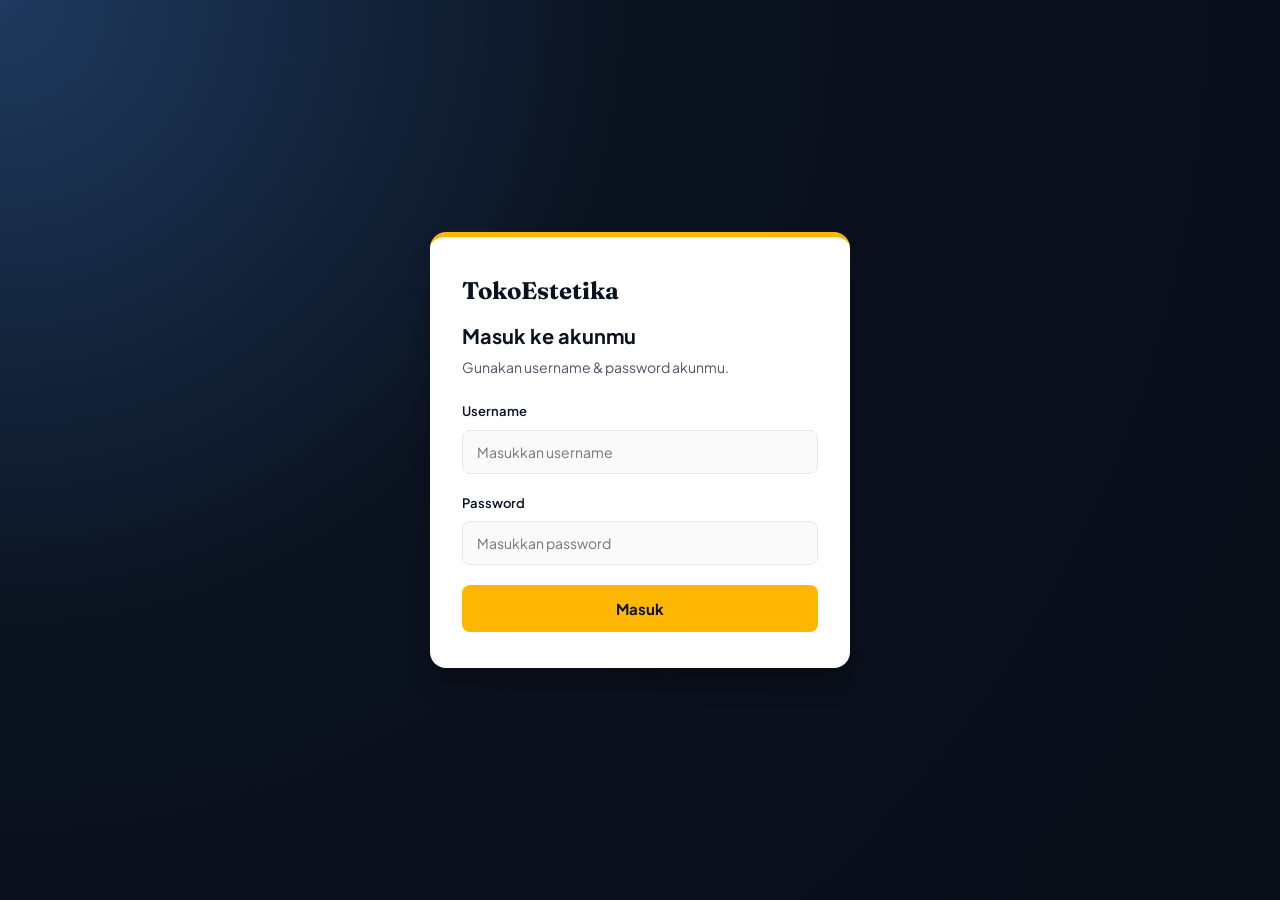
==== login.html @ ca672846 "Login Page Selesai" ====
<!DOCTYPE html>
<html lang="id">
<head>
    <meta charset="UTF-8">
    <meta name="viewport" content="width=device-width, initial-scale=1.0">
    <title>Masuk - TokoEstetika</title>
  
    <!-- Google Fonts: Plus Jakarta Sans -->
    <link rel="preconnect" href="https://fonts.googleapis.com">
    <link rel="preconnect" href="https://fonts.gstatic.com" crossorigin>
    <link href="https://fonts.googleapis.com/css2?family=Plus+Jakarta+Sans:wght@400;500;600;700&display=swap" rel="stylesheet">
  
    <!-- CSS Utama -->
    <link rel="stylesheet" href="css/login-style.css">
  
    <!-- JavaScript Eksternal (defer) -->
    <script src="js/auth.js" defer></script>
</head>

<body class="login-page">
    <main class="login-container">
        <div class="login-card">
            <!-- Brand Name Header -->
            <div class="brand-title">TokoEstetika</div>

            <div class="login-header">
                <h2>Masuk ke akunmu</h2>
                <p>Gunakan username & password akunmu.</p>
            </div>

            <!-- Container untuk pesan error visual -->
            <div id="error-message" class="error-banner hidden"></div>
            
            <form id="login-form">
                <div class="form-group">
                    <label for="username">Username</label>
                    <input type="text" id="username" placeholder="Masukkan username" required autocomplete="username">
                </div>

                <div class="form-group">
                    <label for="password">Password</label>
                    <input type="password" id="password" placeholder="Masukkan password" required autocomplete="current-password">
                </div>

                <button type="submit" id="btn-submit" class="btn-primary">
                    <span id="btn-text">Masuk</span>
                    <!-- Indikator Loading State -->
                    <span id="btn-loading" class="spinner hidden"></span>
                </button>
            </form>
        </div>

        <!-- emilys/emilyspass -->
         
    </main>
</body>
</html>
---- css/login-style.css ----
@import url("https://fonts.googleapis.com/css2?family=Fraunces:wght@500;600;700&family=Inter:wght@400;500;600;700&family=Plus+Jakarta+Sans:wght@400;500;600;700&display=swap");

:root {
    --font-main: 'Plus Jakarta Sans', sans-serif;

    /* Color Palette Midnight Premium */
    --color-navy-dark: #0B1320;
    --color-navy-slate: #1F3A5F;
    --color-bg-main: #F7F5F2;
    --color-bg-card: #FFFFFF;
    --color-gold: #FFB703;
    --color-gold-hover: #E0A202;
    --color-teal: #2A9D8F;
    --color-text-title: #0B1320;
    --color-text-body: #4A5568;
    --color-border: #E2E8F0;
    --color-error-bg: #FEE2E2;
    --color-error-text: #991B1B;
}

/* Base Utility Classes */
.hidden {
    display: none !important;
}

/* ==========================================
   1. STYLING LOGIN PAGE (LOGIN.HTML)
   ========================================== */
.login-page {
    display: flex;
    justify-content: center;
    align-items: center;
    min-height: 100vh;
    background: radial-gradient(circle at top left, #1F3A5F 0%, #0B1320 40%, #080D17 100%);
    padding: 20px;
    box-sizing: border-box;
    font-family: var(--font-main);
}

.login-container {
    width: 100%;
    max-width: 420px;
}

.login-card {
    background-color: var(--color-bg-card);
    padding: 36px 32px;
    border-radius: 16px;
    box-shadow: 0 20px 25px -5px rgba(0, 0, 0, 0.3);
    border-top: 5px solid var(--color-gold);
}

.login-card .brand-title {
    font-family: "Fraunces", serif;
    font-size: 1.5rem;
    font-weight: 700;
    color: var(--color-navy-dark);
    margin-bottom: 12px;
}

.login-header h2 {
    margin: 0 0 6px 0;
    font-size: 20px;
    font-weight: 700;
    color: var(--color-navy-dark);
}

.login-header p {
    margin: 0 0 24px 0;
    font-size: 14px;
    color: var(--color-text-body);
}

.form-group {
    margin-bottom: 20px;
}

.form-group label {
    display: block;
    font-size: 13px;
    font-weight: 600;
    color: var(--color-navy-dark);
    margin-bottom: 8px;
}

.form-group input {
    width: 100%;
    padding: 12px 14px;
    border: 1.5px solid var(--color-border);
    border-radius: 8px;
    font-size: 14px;
    font-family: var(--font-main);
    box-sizing: border-box;
    transition: all 0.2s ease;
    background-color: #FAFAFA;
}

.form-group input:focus {
    outline: none;
    border-color: var(--color-navy-slate);
    background-color: #FFFFFF;
    box-shadow: 0 0 0 3px rgba(31, 58, 95, 0.15);
}

.btn-primary {
    width: 100%;
    padding: 14px;
    background-color: var(--color-gold);
    color: var(--color-navy-dark);
    border: none;
    border-radius: 8px;
    font-size: 15px;
    font-weight: 700;
    font-family: var(--font-main);
    cursor: pointer;
    display: flex;
    justify-content: center;
    align-items: center;
    transition: all 0.2s ease;
}

.btn-primary:hover {
    background-color: var(--color-gold-hover);
}

.btn-primary:disabled {
    opacity: 0.7;
    cursor: not-allowed;
}

.error-banner {
    background-color: var(--color-error-bg);
    color: var(--color-error-text);
    padding: 12px 14px;
    border-radius: 8px;
    font-size: 13px;
    margin-bottom: 20px;
    font-weight: 600;
    border-left: 4px solid var(--color-error-text);
}

.spinner {
    width: 18px;
    height: 18px;
    border: 3px solid rgba(11, 19, 32, 0.2);
    border-top-color: var(--color-navy-dark);
    border-radius: 50%;
    animation: spin 0.8s linear infinite;
}

@keyframes spin {
    to { transform: rotate(360deg); }
}

/* ==========================================
   2. STYLING KATALOG & HEADER (INDEX.HTML)
   ========================================== */
body {
  margin: 0;
  background: #f7f5f2;
  color: #0b1320;
  font-family: "Inter", sans-serif;
  line-height: 1.5;
}

header {
  background: #0b1320;
  color: #f7f5f2;
  padding: 24px 48px;
  display: flex;
  align-items: center;
  justify-content: space-between;
  gap: 24px;
}

header .brand {
  font-family: "Fraunces", serif;
  font-size: 1.6rem;
  font-weight: 600;
  letter-spacing: 0.2px;
}

header .brand span {
  color: #ffb703;
}

.user-menu {
  display: flex;
  align-items: center;
  gap: 16px;
}

.user-greeting {
  font-size: 0.9rem;
  color: #f7f5f2;
}

.btn-logout {
  background-color: transparent;
  color: #f7f5f2;
  border: 1px solid #e7e2da;
  padding: 8px 16px;
  border-radius: 6px;
  font-size: 0.85rem;
  font-weight: 600;
  cursor: pointer;
  transition: all 0.2s ease;
}

.btn-logout:hover {
  background-color: #991b1b;
  border-color: #991b1b;
}

.intro {
  max-width: 1180px;
  margin: 0 auto;
  padding: 44px 48px 8px;
}

.intro h1 {
  font-family: "Fraunces", serif;
  font-size: 2.1rem;
  font-weight: 600;
  color: #0b1320;
  max-width: 560px;
}

.intro p {
  margin-top: 10px;
  color: #5c6b7a;
  max-width: 480px;
  font-size: 0.98rem;
}

.status {
  max-width: 1180px;
  margin: 24px auto 0;
  padding: 0 48px;
  color: #5c6b7a;
  font-size: 0.9rem;
  min-height: 1.2em;
}

.catalog {
  max-width: 1180px;
  margin: 0 auto;
  padding: 18px 48px 40px;
  display: grid;
  grid-template-columns: repeat(auto-fit, minmax(200px, 1fr));
  gap: 22px;
}

.card {
  background: #ffffff;
  border: 1px solid #e7e2da;
  border-radius: 10px;
  overflow: hidden;
  display: flex;
  flex-direction: column;
  position: relative;
  cursor: pointer;
  transition: box-shadow 0.2s ease, transform 0.2s ease;
}

.card:hover {
  box-shadow: 0 12px 24px -14px rgba(11, 19, 32, 0.28);
  transform: translateY(-3px);
}

.card .badge {
  position: absolute;
  top: 12px;
  left: 12px;
  background: #155dd1;
  color: #ffb703;
  font-size: 0.74rem;
  font-weight: 700;
  padding: 4px 9px;
  border-radius: 6px;
  z-index: 2;
}

.card .thumb {
  height: 150px;
  background: #f7f5f2;
  display: flex;
  align-items: center;
  justify-content: center;
  border-bottom: 1px solid #e7e2da;
  overflow: hidden;
}

.card .thumb img {
  width: 100%;
  height: 100%;
  object-fit: contain;
  padding: 14px;
}

.card .info {
  padding: 16px 16px 18px;
  display: flex;
  flex-direction: column;
  gap: 6px;
  flex: 1;
}

.card .category {
  align-self: flex-start;
  font-size: 0.7rem;
  font-weight: 600;
  color: #2a9d8f;
  background: rgba(42, 157, 143, 0.1);
  padding: 3px 9px;
  border-radius: 5px;
  text-transform: lowercase;
}

.card .name {
  font-family: "Fraunces", serif;
  font-size: 1rem;
  font-weight: 600;
  color: #0b1320;
  margin-top: 4px;
  line-height: 1.3;
  min-height: 2.5em;
}

.card .meta {
  display: flex;
  align-items: baseline;
  justify-content: space-between;
  margin-top: 2px;
}

.card .price {
  font-size: 1.05rem;
  font-weight: 700;
  color: #0b1320;
}

.card .rating {
  font-size: 0.85rem;
  color: #5c6b7a;
  font-weight: 600;
  display: flex;
  align-items: center;
  gap: 1px;
}

.card .rating .star {
  color: #ffb703;
}

.load-more {
  display: flex;
  justify-content: center;
  padding-bottom: 70px;
}

.load-more button {
  background: transparent;
  border: 1.5px solid #0b1320;
  color: #0b1320;
  font-weight: 600;
  font-size: 0.9rem;
  padding: 12px 30px;
  border-radius: 999px;
  cursor: pointer;
  transition: all 0.2s ease;
}

.load-more button:hover:not(:disabled) {
  background: #0b1320;
  color: #f7f5f2;
}

footer {
  background: #0b1320;
  color: rgba(247, 245, 242, 0.55);
  text-align: center;
  padding: 22px;
  font-size: 0.82rem;
}

.modal-overlay {
  position: fixed;
  inset: 0;
  background: rgba(11, 19, 32, 0.55);
  display: none;
  align-items: center;
  justify-content: center;
  padding: 24px;
  z-index: 100;
}

.modal-overlay.open {
  display: flex;
}

.modal {
  background: #ffffff;
  border-radius: 14px;
  max-width: 720px;
  width: 100%;
  max-height: 88vh;
  overflow-y: auto;
  display: grid;
  grid-template-columns: 1fr 1.5fr;
  position: relative;
}

@media (max-width: 640px) {
  .modal {
    grid-template-columns: 1fr;
  }
}

.modal-close {
  position: absolute;
  top: 12px;
  right: 12px;
  width: 34px;
  height: 34px;
  border-radius: 50%;
  border: none;
  background: #f7f5f2;
  color: #0b1320;
  font-size: 1.1rem;
  cursor: pointer;
  z-index: 2;
  display: flex;
  align-items: center;
  justify-content: center;
}

.modal-close:hover {
  background: #e7e2da;
}

.modal-image {
  background: #f7f5f2;
  display: flex;
  align-items: center;
  justify-content: center;
  padding: 20px;
}

.modal-image img {
  width: 100%;
  max-height: 280px;
  object-fit: contain;
}

.modal-body {
  padding: 28px 26px;
  display: flex;
  flex-direction: column;
  gap: 10px;
}

.modal-body .category {
  align-self: flex-start;
  font-size: 0.7rem;
  font-weight: 600;
  color: #2a9d8f;
  background: rgba(42, 157, 143, 0.1);
  padding: 3px 9px;
  border-radius: 5px;
  text-transform: lowercase;
}

.modal-body h2 {
  font-family: "Fraunces", serif;
  font-size: 1.4rem;
  color: #0b1320;
  line-height: 1.3;
}

.modal-body .brand {
  color: #5c6b7a;
  font-size: 0.9rem;
}

.modal-body .price-row {
  display: flex;
  align-items: center;
  gap: 12px;
  margin-top: 4px;
}

.modal-body .price {
  font-size: 1.5rem;
  font-weight: 700;
  color: #0b1320;
}

.modal-body .discount-tag {
  background: #0b1320;
  color: #ffb703;
  font-size: 0.78rem;
  font-weight: 700;
  padding: 3px 9px;
  border-radius: 6px;
}

.modal-body .desc {
  color: #5c6b7a;
  font-size: 0.93rem;
  line-height: 1.55;
  margin-top: 4px;
}

.modal-stats {
  display: grid;
  grid-template-columns: 1fr 1fr;
  gap: 10px;
  margin-top: 10px;
  border-top: 1px solid #e7e2da;
  padding-top: 14px;
}

.modal-stats div {
  font-size: 0.85rem;
  color: #0b1320;
}

.modal-stats span {
  display: block;
  color: #5c6b7a;
  font-size: 0.72rem;
  text-transform: uppercase;
  letter-spacing: 0.4px;
  margin-bottom: 2px;
}
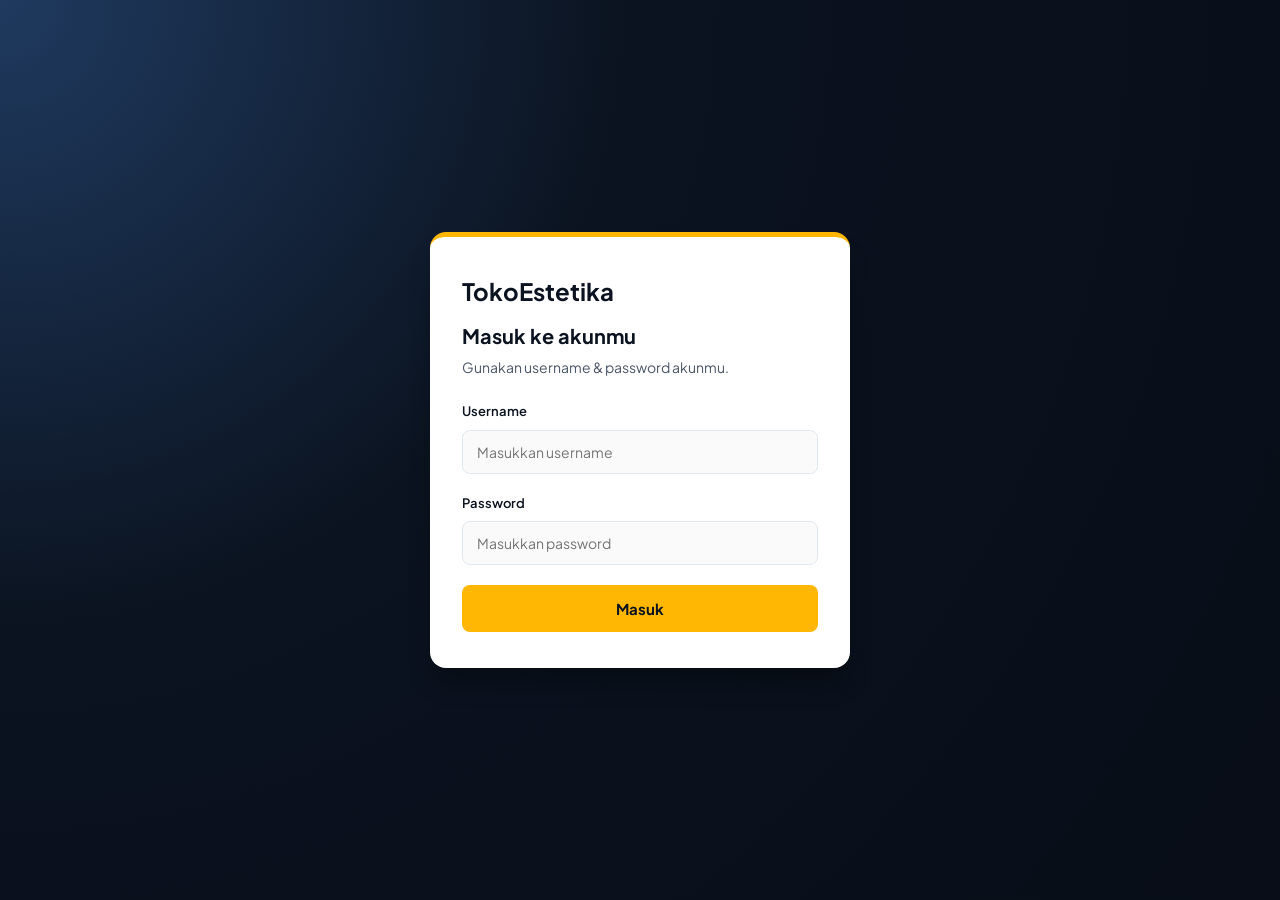
==== commit e78b784e: "clearing" ====
--- a/login.html
+++ b/login.html
@@ -5,22 +5,18 @@
     <meta name="viewport" content="width=device-width, initial-scale=1.0">
     <title>Masuk - TokoEstetika</title>
   
-    <!-- Google Fonts: Plus Jakarta Sans -->
     <link rel="preconnect" href="https://fonts.googleapis.com">
     <link rel="preconnect" href="https://fonts.gstatic.com" crossorigin>
     <link href="https://fonts.googleapis.com/css2?family=Plus+Jakarta+Sans:wght@400;500;600;700&display=swap" rel="stylesheet">
   
-    <!-- CSS Utama -->
     <link rel="stylesheet" href="css/login-style.css">
   
-    <!-- JavaScript Eksternal (defer) -->
     <script src="js/auth.js" defer></script>
 </head>
 
 <body class="login-page">
     <main class="login-container">
         <div class="login-card">
-            <!-- Brand Name Header -->
             <div class="brand-title">TokoEstetika</div>
 
             <div class="login-header">
@@ -28,7 +24,6 @@
                 <p>Gunakan username & password akunmu.</p>
             </div>
 
-            <!-- Container untuk pesan error visual -->
             <div id="error-message" class="error-banner hidden"></div>
             
             <form id="login-form">
@@ -44,13 +39,11 @@
 
                 <button type="submit" id="btn-submit" class="btn-primary">
                     <span id="btn-text">Masuk</span>
-                    <!-- Indikator Loading State -->
                     <span id="btn-loading" class="spinner hidden"></span>
                 </button>
             </form>
         </div>
 
-        <!-- emilys/emilyspass -->
          
     </main>
 </body>
--- a/css/login-style.css
+++ b/css/login-style.css
@@ -1,9 +1,9 @@
 @import url("https://fonts.googleapis.com/css2?family=Fraunces:wght@500;600;700&family=Inter:wght@400;500;600;700&family=Plus+Jakarta+Sans:wght@400;500;600;700&display=swap");
+@import url("https://fonts.googleapis.com/css2?family=Fraunces:wght@500;600;700&family=Plus+Jakarta+Sans:wght@400;500;600;700&display=swap");
 
 :root {
     --font-main: 'Plus Jakarta Sans', sans-serif;
 
-    /* Color Palette Midnight Premium */
     --color-navy-dark: #0B1320;
     --color-navy-slate: #1F3A5F;
     --color-bg-main: #F7F5F2;
@@ -18,14 +18,9 @@
     --color-error-text: #991B1B;
 }
 
-/* Base Utility Classes */
 .hidden {
     display: none !important;
 }
-
-/* ==========================================
-   1. STYLING LOGIN PAGE (LOGIN.HTML)
-   ========================================== */
 .login-page {
     display: flex;
     justify-content: center;
@@ -51,7 +46,7 @@
 }
 
 .login-card .brand-title {
-    font-family: "Fraunces", serif;
+  font-family: "Plus Jakarta Sans", sans-serif;
     font-size: 1.5rem;
     font-weight: 700;
     color: var(--color-navy-dark);
@@ -152,9 +147,6 @@
     to { transform: rotate(360deg); }
 }
 
-/* ==========================================
-   2. STYLING KATALOG & HEADER (INDEX.HTML)
-   ========================================== */
 body {
   margin: 0;
   background: #f7f5f2;
@@ -174,7 +166,7 @@
 }
 
 header .brand {
-  font-family: "Fraunces", serif;
+  font-family: "Plus Jakarta Sans", sans-serif;
   font-size: 1.6rem;
   font-weight: 600;
   letter-spacing: 0.2px;
@@ -210,327 +202,4 @@
 .btn-logout:hover {
   background-color: #991b1b;
   border-color: #991b1b;
-}
-
-.intro {
-  max-width: 1180px;
-  margin: 0 auto;
-  padding: 44px 48px 8px;
-}
-
-.intro h1 {
-  font-family: "Fraunces", serif;
-  font-size: 2.1rem;
-  font-weight: 600;
-  color: #0b1320;
-  max-width: 560px;
-}
-
-.intro p {
-  margin-top: 10px;
-  color: #5c6b7a;
-  max-width: 480px;
-  font-size: 0.98rem;
-}
-
-.status {
-  max-width: 1180px;
-  margin: 24px auto 0;
-  padding: 0 48px;
-  color: #5c6b7a;
-  font-size: 0.9rem;
-  min-height: 1.2em;
-}
-
-.catalog {
-  max-width: 1180px;
-  margin: 0 auto;
-  padding: 18px 48px 40px;
-  display: grid;
-  grid-template-columns: repeat(auto-fit, minmax(200px, 1fr));
-  gap: 22px;
-}
-
-.card {
-  background: #ffffff;
-  border: 1px solid #e7e2da;
-  border-radius: 10px;
-  overflow: hidden;
-  display: flex;
-  flex-direction: column;
-  position: relative;
-  cursor: pointer;
-  transition: box-shadow 0.2s ease, transform 0.2s ease;
-}
-
-.card:hover {
-  box-shadow: 0 12px 24px -14px rgba(11, 19, 32, 0.28);
-  transform: translateY(-3px);
-}
-
-.card .badge {
-  position: absolute;
-  top: 12px;
-  left: 12px;
-  background: #155dd1;
-  color: #ffb703;
-  font-size: 0.74rem;
-  font-weight: 700;
-  padding: 4px 9px;
-  border-radius: 6px;
-  z-index: 2;
-}
-
-.card .thumb {
-  height: 150px;
-  background: #f7f5f2;
-  display: flex;
-  align-items: center;
-  justify-content: center;
-  border-bottom: 1px solid #e7e2da;
-  overflow: hidden;
-}
-
-.card .thumb img {
-  width: 100%;
-  height: 100%;
-  object-fit: contain;
-  padding: 14px;
-}
-
-.card .info {
-  padding: 16px 16px 18px;
-  display: flex;
-  flex-direction: column;
-  gap: 6px;
-  flex: 1;
-}
-
-.card .category {
-  align-self: flex-start;
-  font-size: 0.7rem;
-  font-weight: 600;
-  color: #2a9d8f;
-  background: rgba(42, 157, 143, 0.1);
-  padding: 3px 9px;
-  border-radius: 5px;
-  text-transform: lowercase;
-}
-
-.card .name {
-  font-family: "Fraunces", serif;
-  font-size: 1rem;
-  font-weight: 600;
-  color: #0b1320;
-  margin-top: 4px;
-  line-height: 1.3;
-  min-height: 2.5em;
-}
-
-.card .meta {
-  display: flex;
-  align-items: baseline;
-  justify-content: space-between;
-  margin-top: 2px;
-}
-
-.card .price {
-  font-size: 1.05rem;
-  font-weight: 700;
-  color: #0b1320;
-}
-
-.card .rating {
-  font-size: 0.85rem;
-  color: #5c6b7a;
-  font-weight: 600;
-  display: flex;
-  align-items: center;
-  gap: 1px;
-}
-
-.card .rating .star {
-  color: #ffb703;
-}
-
-.load-more {
-  display: flex;
-  justify-content: center;
-  padding-bottom: 70px;
-}
-
-.load-more button {
-  background: transparent;
-  border: 1.5px solid #0b1320;
-  color: #0b1320;
-  font-weight: 600;
-  font-size: 0.9rem;
-  padding: 12px 30px;
-  border-radius: 999px;
-  cursor: pointer;
-  transition: all 0.2s ease;
-}
-
-.load-more button:hover:not(:disabled) {
-  background: #0b1320;
-  color: #f7f5f2;
-}
-
-footer {
-  background: #0b1320;
-  color: rgba(247, 245, 242, 0.55);
-  text-align: center;
-  padding: 22px;
-  font-size: 0.82rem;
-}
-
-.modal-overlay {
-  position: fixed;
-  inset: 0;
-  background: rgba(11, 19, 32, 0.55);
-  display: none;
-  align-items: center;
-  justify-content: center;
-  padding: 24px;
-  z-index: 100;
-}
-
-.modal-overlay.open {
-  display: flex;
-}
-
-.modal {
-  background: #ffffff;
-  border-radius: 14px;
-  max-width: 720px;
-  width: 100%;
-  max-height: 88vh;
-  overflow-y: auto;
-  display: grid;
-  grid-template-columns: 1fr 1.5fr;
-  position: relative;
-}
-
-@media (max-width: 640px) {
-  .modal {
-    grid-template-columns: 1fr;
-  }
-}
-
-.modal-close {
-  position: absolute;
-  top: 12px;
-  right: 12px;
-  width: 34px;
-  height: 34px;
-  border-radius: 50%;
-  border: none;
-  background: #f7f5f2;
-  color: #0b1320;
-  font-size: 1.1rem;
-  cursor: pointer;
-  z-index: 2;
-  display: flex;
-  align-items: center;
-  justify-content: center;
-}
-
-.modal-close:hover {
-  background: #e7e2da;
-}
-
-.modal-image {
-  background: #f7f5f2;
-  display: flex;
-  align-items: center;
-  justify-content: center;
-  padding: 20px;
-}
-
-.modal-image img {
-  width: 100%;
-  max-height: 280px;
-  object-fit: contain;
-}
-
-.modal-body {
-  padding: 28px 26px;
-  display: flex;
-  flex-direction: column;
-  gap: 10px;
-}
-
-.modal-body .category {
-  align-self: flex-start;
-  font-size: 0.7rem;
-  font-weight: 600;
-  color: #2a9d8f;
-  background: rgba(42, 157, 143, 0.1);
-  padding: 3px 9px;
-  border-radius: 5px;
-  text-transform: lowercase;
-}
-
-.modal-body h2 {
-  font-family: "Fraunces", serif;
-  font-size: 1.4rem;
-  color: #0b1320;
-  line-height: 1.3;
-}
-
-.modal-body .brand {
-  color: #5c6b7a;
-  font-size: 0.9rem;
-}
-
-.modal-body .price-row {
-  display: flex;
-  align-items: center;
-  gap: 12px;
-  margin-top: 4px;
-}
-
-.modal-body .price {
-  font-size: 1.5rem;
-  font-weight: 700;
-  color: #0b1320;
-}
-
-.modal-body .discount-tag {
-  background: #0b1320;
-  color: #ffb703;
-  font-size: 0.78rem;
-  font-weight: 700;
-  padding: 3px 9px;
-  border-radius: 6px;
-}
-
-.modal-body .desc {
-  color: #5c6b7a;
-  font-size: 0.93rem;
-  line-height: 1.55;
-  margin-top: 4px;
-}
-
-.modal-stats {
-  display: grid;
-  grid-template-columns: 1fr 1fr;
-  gap: 10px;
-  margin-top: 10px;
-  border-top: 1px solid #e7e2da;
-  padding-top: 14px;
-}
-
-.modal-stats div {
-  font-size: 0.85rem;
-  color: #0b1320;
-}
-
-.modal-stats span {
-  display: block;
-  color: #5c6b7a;
-  font-size: 0.72rem;
-  text-transform: uppercase;
-  letter-spacing: 0.4px;
-  margin-bottom: 2px;
 }
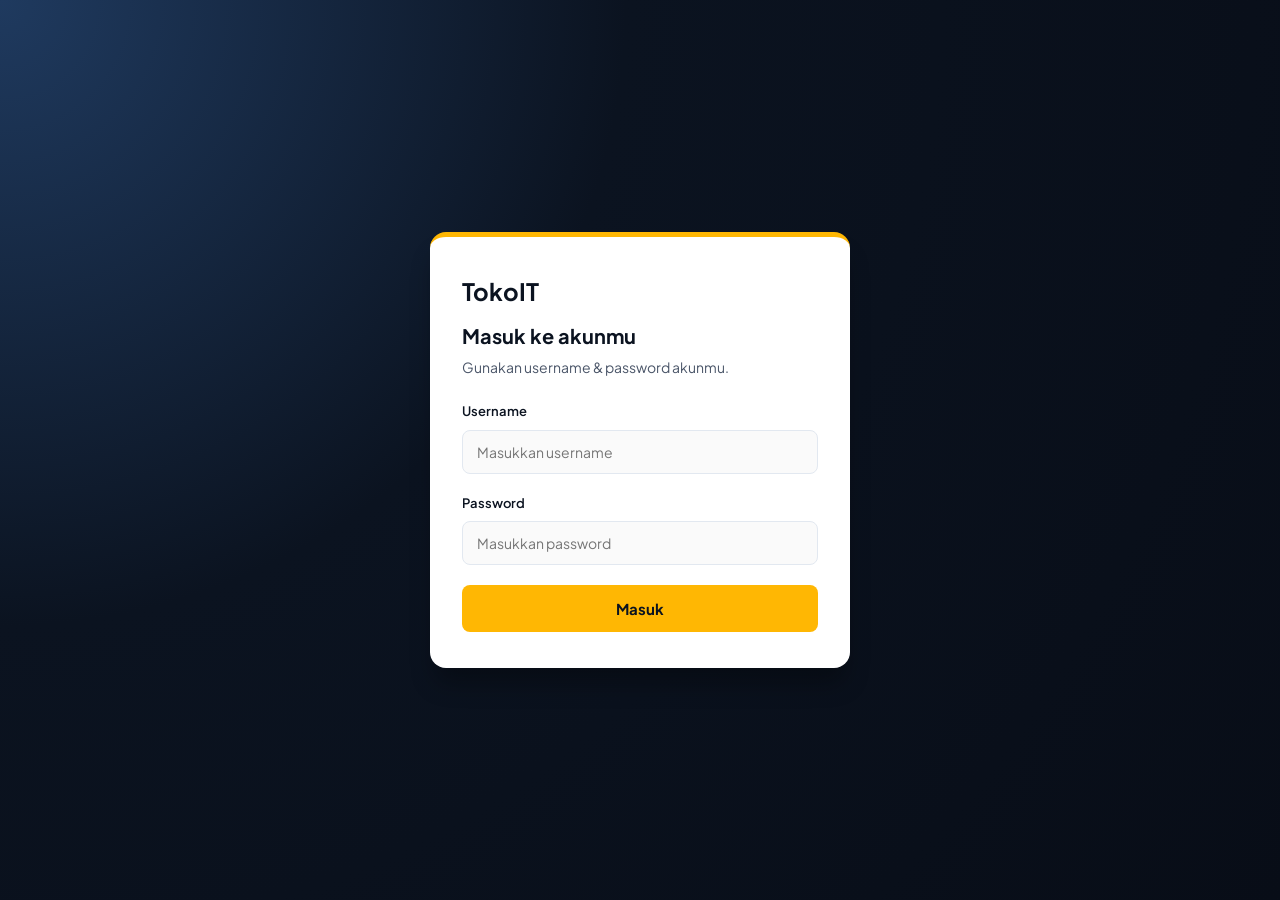
==== commit 3fbfc6f6: "clearing" ====
--- a/login.html
+++ b/login.html
@@ -3,7 +3,7 @@
 <head>
     <meta charset="UTF-8">
     <meta name="viewport" content="width=device-width, initial-scale=1.0">
-    <title>Masuk - TokoEstetika</title>
+    <title>Masuk - TokoIT</title>
   
     <link rel="preconnect" href="https://fonts.googleapis.com">
     <link rel="preconnect" href="https://fonts.gstatic.com" crossorigin>
@@ -17,7 +17,7 @@
 <body class="login-page">
     <main class="login-container">
         <div class="login-card">
-            <div class="brand-title">TokoEstetika</div>
+            <div class="brand-title">TokoIT</div>
 
             <div class="login-header">
                 <h2>Masuk ke akunmu</h2>
